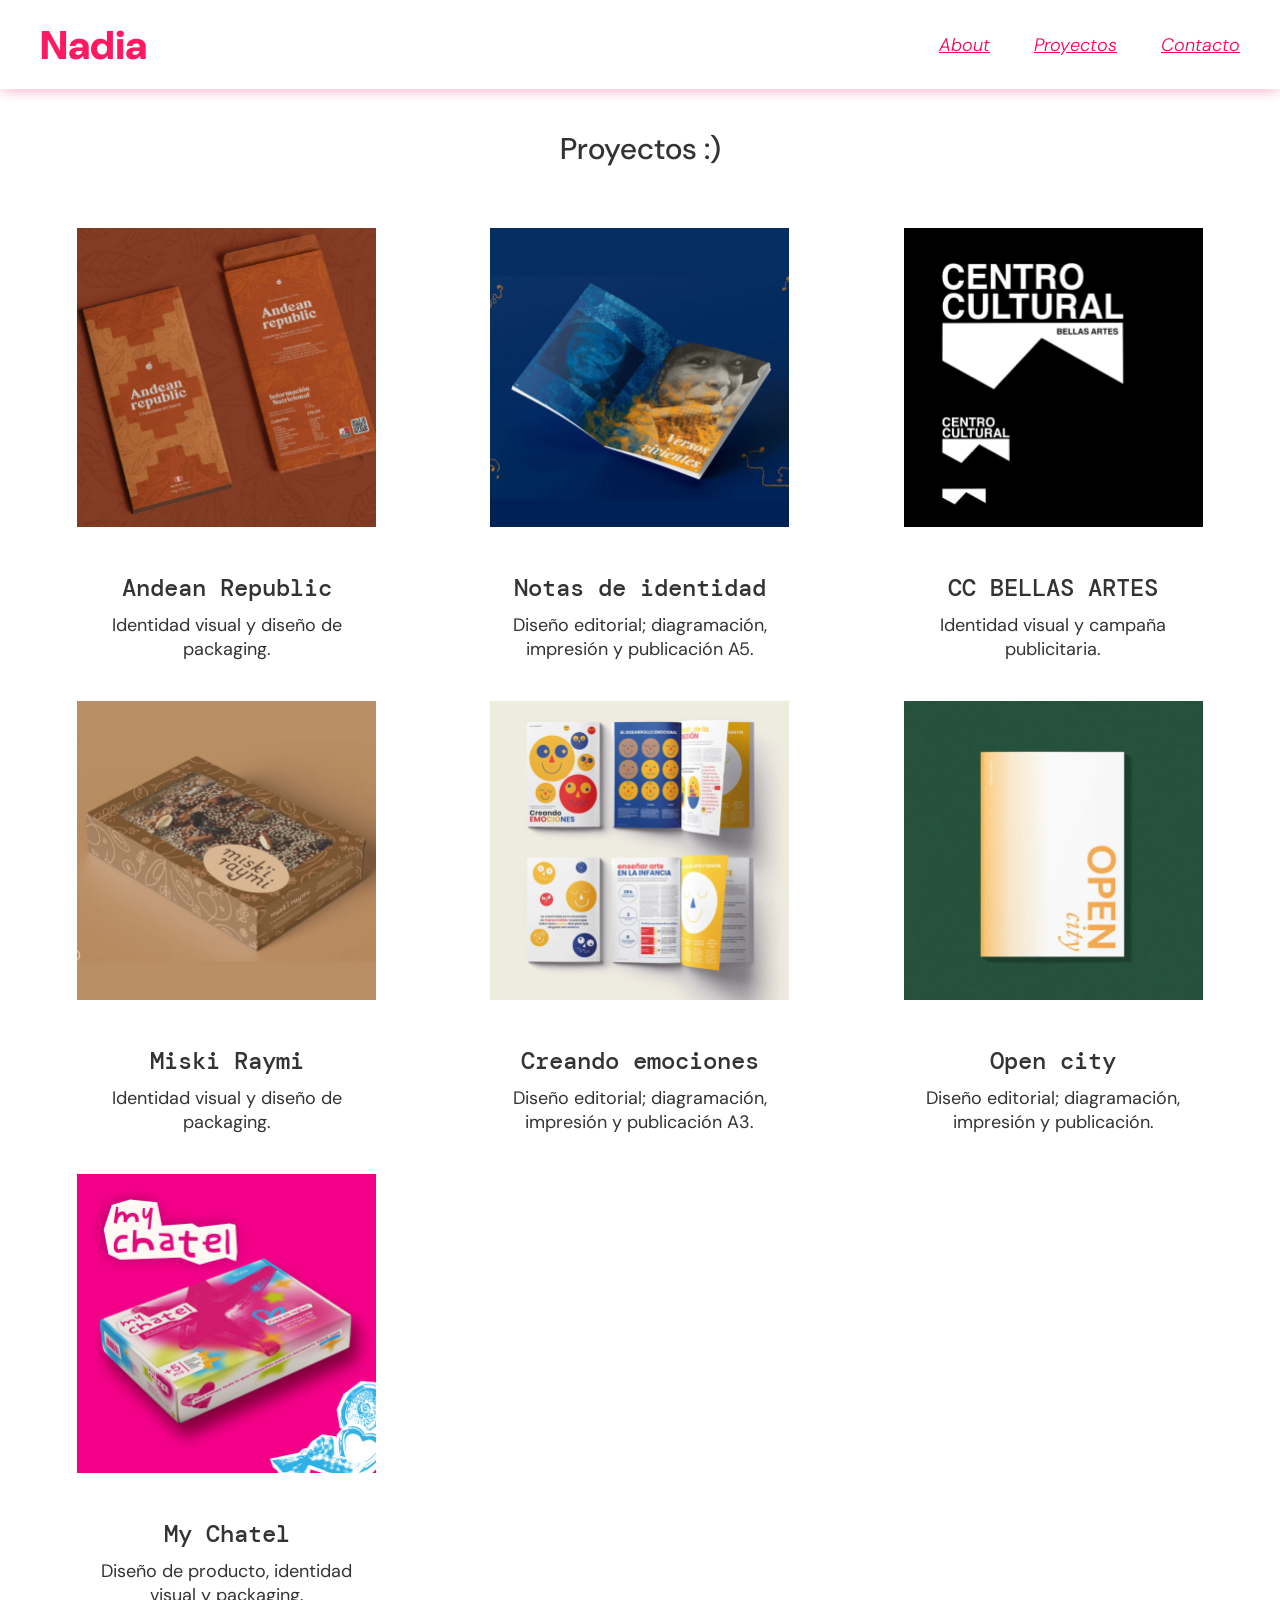
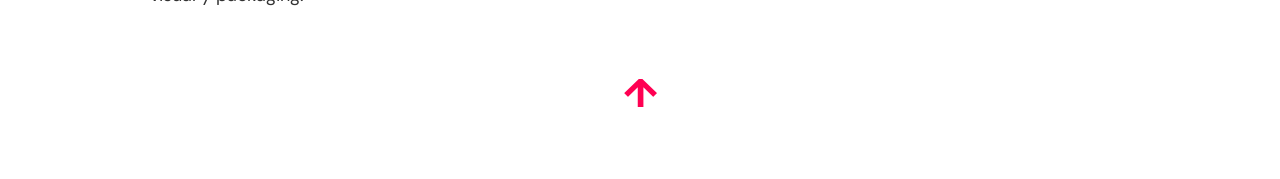
==== index.html @ a95f0259 "Update index.html" ====
<!DOCTYPE html>
<html lang="es">
<head>
  <meta charset="UTF-8" />
  <meta name="viewport" content="width=device-width, initial-scale=1.0" />
  <title>Portafolio de Nadia</title>
  <link href="https://fonts.googleapis.com/css2?family=DM+Mono&family=DM+Sans:ital,wght@0,400;0,700;1,400&display=swap" rel="stylesheet">
  <style>
    body {
      margin: 0;
      font-family: 'DM Sans', sans-serif;
      background-color: white;
      color: #333;
    }

    header {
      position: fixed;
      top: 0;
      left: 0;
      right: 0;
      height: 89px;
      background-color: white;
      box-shadow: 0px 4px 12.1px -2px rgba(255, 0, 82, 0.3);
      z-index: 1000;
      display: flex;
      align-items: center;
      justify-content: space-between;
      padding: 0 40px;
    }

    .logo {
      font-weight: 900;
      font-size: 40px;
      color: #ff0052;
      opacity: 0.9;
    }

    nav a {
      margin-left: 40px;
      font-size: 18px;
      color: #ff0052;
      text-decoration: underline;
      font-style: italic;
      font-weight: 300;
    }

    main {
      padding-top: calc(89px + 20px);
      padding-bottom: 60px;
      max-width: 1200px;
      margin: 0 auto;
      text-align: center;
    }

    h1 {
      font-size: 30px;
      font-weight: 500;
      margin-bottom: 60px;
    }

    .grid {
      display: grid;
      grid-template-columns: repeat(3, 1fr);
      gap: 40px;
      justify-items: center;
    }

    .card {
      width: 299px;
      text-align: center;
      text-decoration: none;
      color: inherit;
      display: block;
      cursor: pointer;
    }

    .card img {
      width: 100%;
      height: 299px;
      background-color: #ddd;
      object-fit: cover;
      margin-bottom: 20px;
    }

    .card h2 {
      font-size: 24px;
      font-family: 'DM Mono', monospace;
      font-weight: 500;
      margin-bottom: 10px;
    }

    .card p {
      font-size: 18px;
      font-family: 'DM Sans', sans-serif;
      font-weight: 400;
      max-width: 322px;
      margin: 0 auto;
    }

    .back-top {
      margin-top: 60px;
      font-size: 40px;
      color: #ff0052;
      font-weight: 900;
      cursor: pointer;
      text-align: center;
    }
  </style>
</head>
<body>

  <header>
    <div class="logo">Nadia</div>
    <nav>
      <a href="about.html">About</a>
      <a href="index.html">Proyectos</a>
      <a href="contacto.html">Contacto</a>
    </nav>
  </header>

  <main>
    <h1>Proyectos :)</h1>

    <div class="grid">

      <a href="andean chocolate.html" class="card">
        <img src="https://solasidore.github.io/Portafolio/andean.jpg" alt="Andean Republic" />
        <h2>Andean Republic</h2>
        <p>Identidad visual y diseño de packaging.</p>
      </a>

      <a href="notas-de-identidad.html" class="card">
        <img src="https://solasidore.github.io/Portafolio/notas-de-identidad.jpg" alt="Notas de identidad" />
        <h2>Notas de identidad</h2>
        <p>Diseño editorial; diagramación, impresión y publicación A5.</p>
      </a>

      <a href="ccbellasartes.html" class="card">
        <img src="https://solasidore.github.io/Portafolio/CC-BELLAS-ARTES.jpg" alt="CC BELLAS ARTES" />
        <h2>CC BELLAS ARTES</h2>
        <p>Identidad visual y campaña publicitaria.</p>
      </a>

      <a href="miski-raymi.html" class="card">
        <img src="https://solasidore.github.io/Portafolio/miski-raymi.jpg" alt="Miski Raymi" />
        <h2>Miski Raymi</h2>
        <p>Identidad visual y diseño de packaging.</p>
      </a>

      <a href="creandoemociones.html" class="card">
        <img src="https://solasidore.github.io/Portafolio/creando-emociones.jpg" alt="Creando emociones" />
        <h2>Creando emociones</h2>
        <p>Diseño editorial; diagramación, impresión y publicación A3.</p>
      </a>

      <a href="opencity.html" class="card">
        <img src="https://solasidore.github.io/Portafolio/open-city.jpg" alt="Open city" />
        <h2>Open city</h2>
        <p>Diseño editorial; diagramación, impresión y publicación.</p>
      </a>

      <a href="mychatel.html" class="card">
        <img src="https://solasidore.github.io/Portafolio/mychatel.jpg" alt="My Chatel" />
        <h2>My Chatel</h2>
        <p>Diseño de producto, identidad visual y packaging.</p>
      </a>

    </div>

    <div class="back-top" onclick="window.scrollTo({ top: 0, behavior: 'smooth' })">↑</div>
  </main>

</body>
</html>
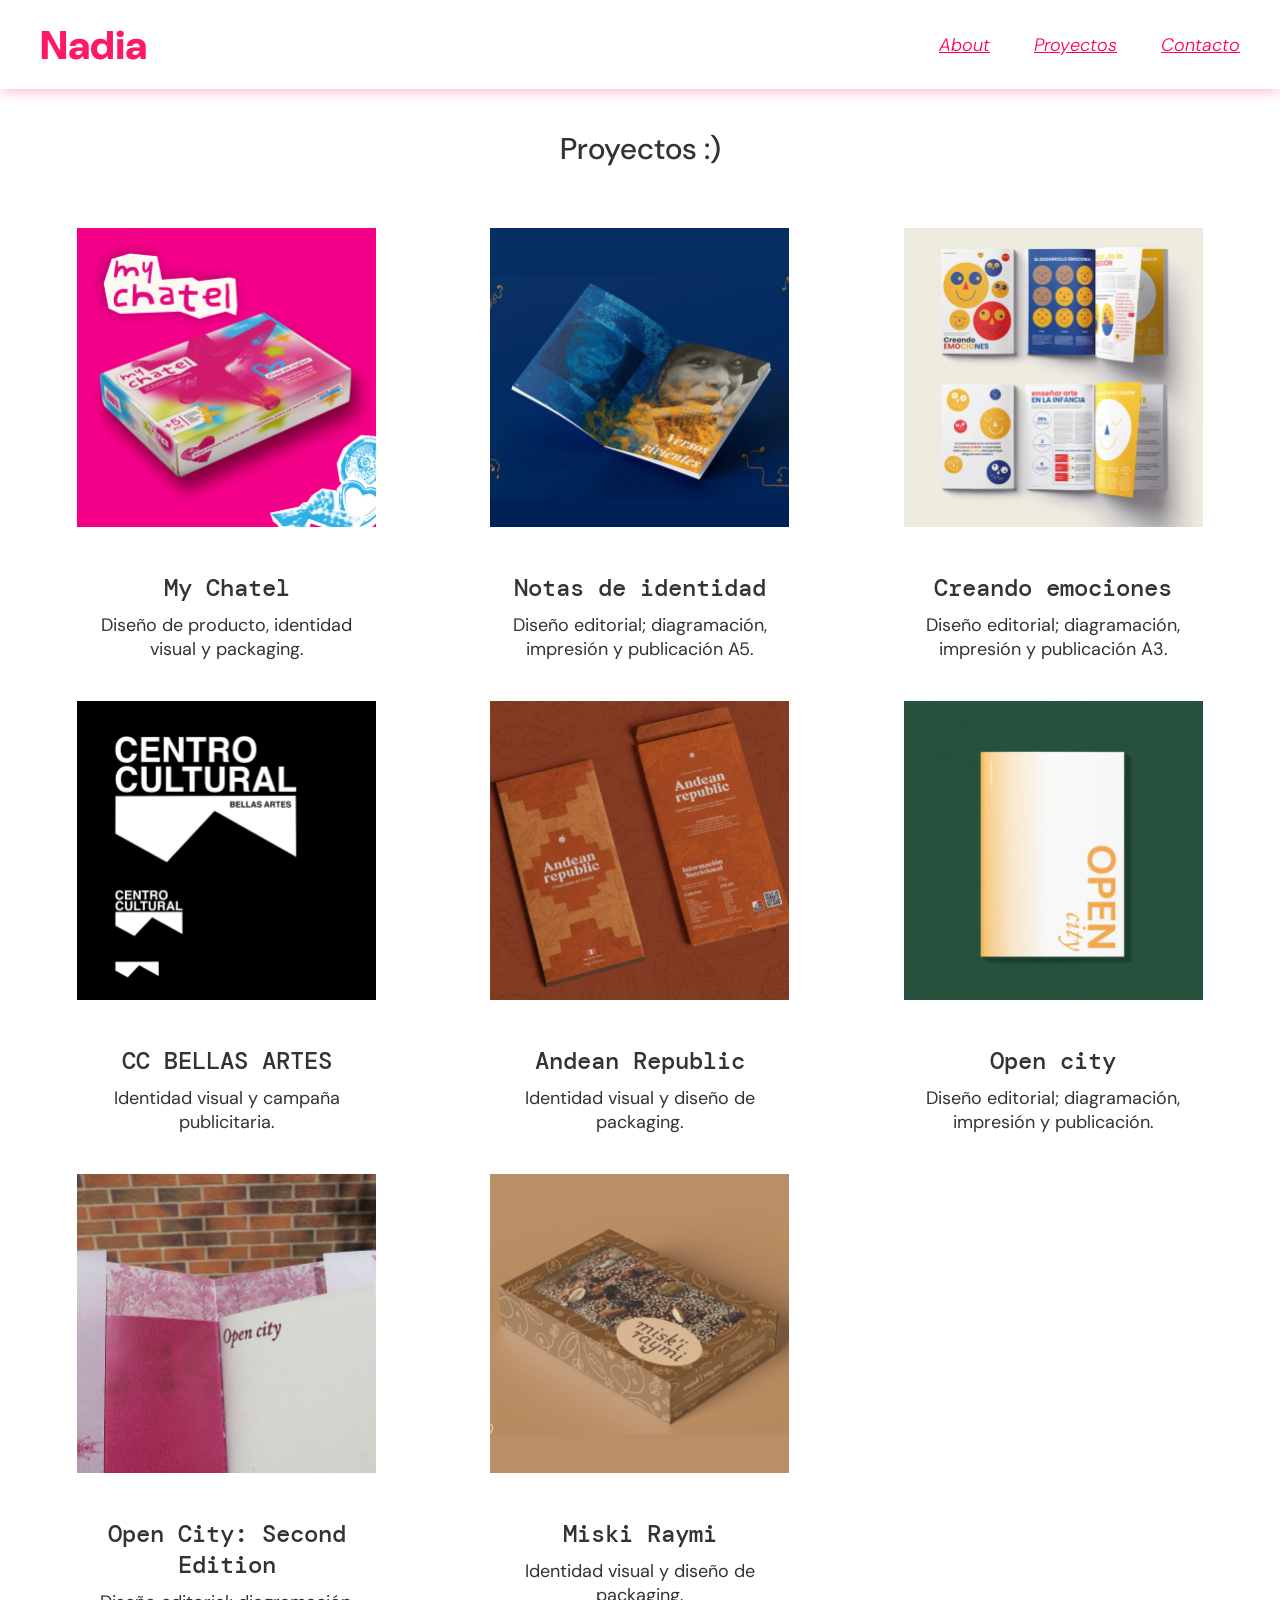
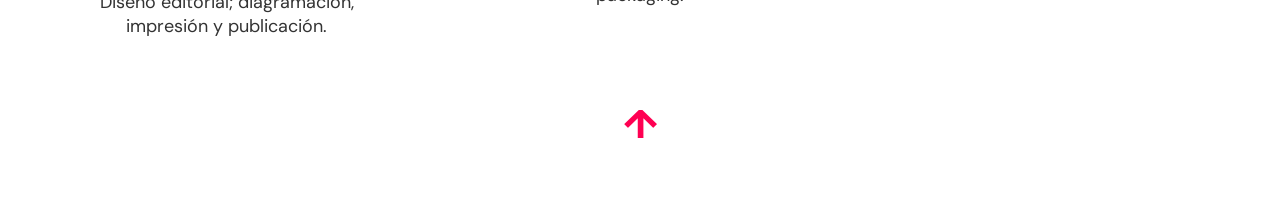
==== commit 9527137f: "Update index.html" ====
--- a/index.html
+++ b/index.html
@@ -123,10 +123,10 @@
 
     <div class="grid">
 
-      <a href="andean chocolate.html" class="card">
-        <img src="https://solasidore.github.io/Portafolio/andean.jpg" alt="Andean Republic" />
-        <h2>Andean Republic</h2>
-        <p>Identidad visual y diseño de packaging.</p>
+      <a href="mychatel.html" class="card">
+        <img src="https://solasidore.github.io/Portafolio/mychatel.jpg" alt="My Chatel" />
+        <h2>My Chatel</h2>
+        <p>Diseño de producto, identidad visual y packaging.</p>
       </a>
 
       <a href="notas-de-identidad.html" class="card">
@@ -135,34 +135,40 @@
         <p>Diseño editorial; diagramación, impresión y publicación A5.</p>
       </a>
 
+      <a href="creando-emociones.html" class="card">
+        <img src="https://solasidore.github.io/Portafolio/creando-emociones.jpg" alt="Creando emociones" />
+        <h2>Creando emociones</h2>
+        <p>Diseño editorial; diagramación, impresión y publicación A3.</p>
+      </a>
+
       <a href="ccbellasartes.html" class="card">
         <img src="https://solasidore.github.io/Portafolio/CC-BELLAS-ARTES.jpg" alt="CC BELLAS ARTES" />
         <h2>CC BELLAS ARTES</h2>
         <p>Identidad visual y campaña publicitaria.</p>
       </a>
 
-      <a href="miski-raymi.html" class="card">
-        <img src="https://solasidore.github.io/Portafolio/miski-raymi.jpg" alt="Miski Raymi" />
-        <h2>Miski Raymi</h2>
+      <a href="andean.html" class="card">
+        <img src="https://solasidore.github.io/Portafolio/andean.jpg" alt="Andean Republic" />
+        <h2>Andean Republic</h2>
         <p>Identidad visual y diseño de packaging.</p>
       </a>
 
-      <a href="creandoemociones.html" class="card">
-        <img src="https://solasidore.github.io/Portafolio/creando-emociones.jpg" alt="Creando emociones" />
-        <h2>Creando emociones</h2>
-        <p>Diseño editorial; diagramación, impresión y publicación A3.</p>
-      </a>
-
-      <a href="opencity.html" class="card">
+      <a href="open-city.html" class="card">
         <img src="https://solasidore.github.io/Portafolio/open-city.jpg" alt="Open city" />
         <h2>Open city</h2>
         <p>Diseño editorial; diagramación, impresión y publicación.</p>
       </a>
 
-      <a href="mychatel.html" class="card">
-        <img src="https://solasidore.github.io/Portafolio/mychatel.jpg" alt="My Chatel" />
-        <h2>My Chatel</h2>
-        <p>Diseño de producto, identidad visual y packaging.</p>
+      <a href="opencity-dos.html" class="card">
+        <img src="https://solasidore.github.io/Portafolio/opendos.jpg" alt="Open City: Second Edition" />
+        <h2>Open City: Second Edition</h2>
+        <p>Diseño editorial; diagramación, impresión y publicación.</p>
+      </a>
+
+      <a href="miski-raymi.html" class="card">
+        <img src="https://solasidore.github.io/Portafolio/miski-raymi.jpg" alt="Miski Raymi" />
+        <h2>Miski Raymi</h2>
+        <p>Identidad visual y diseño de packaging.</p>
       </a>
 
     </div>
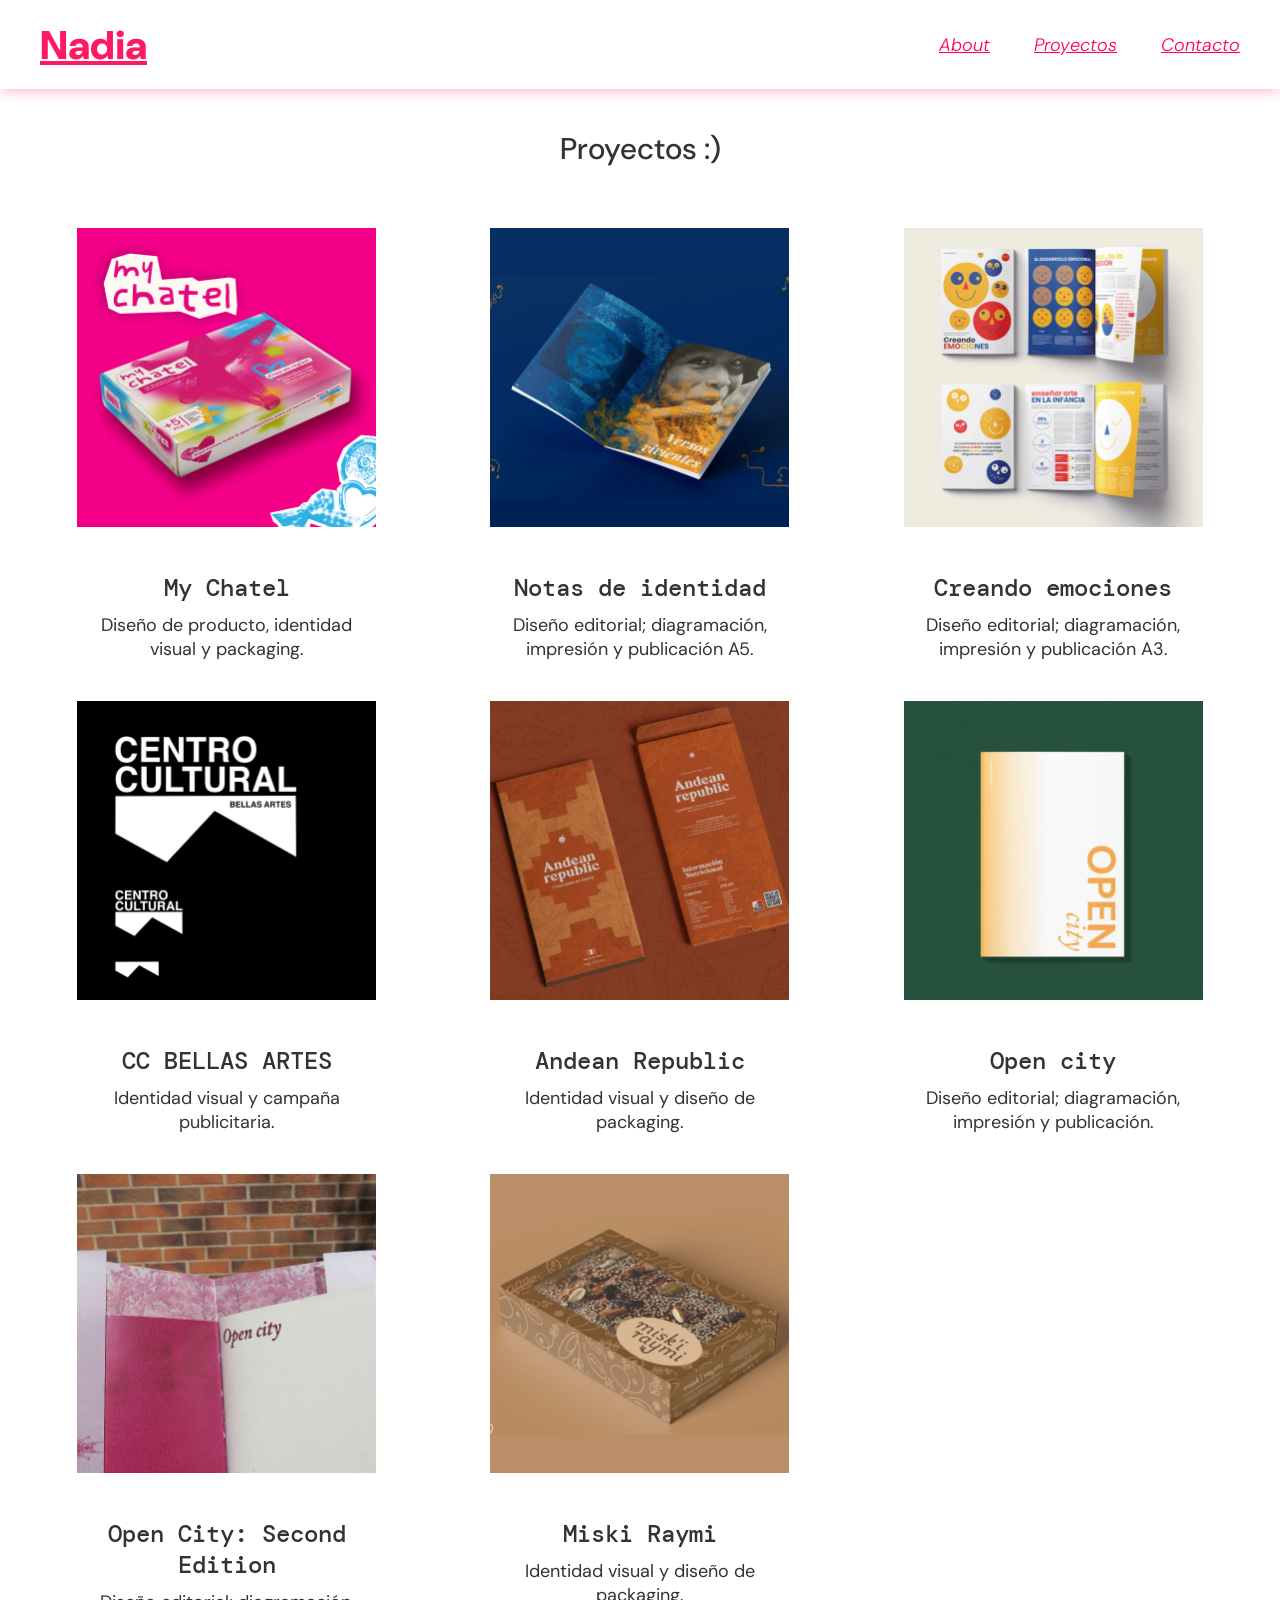
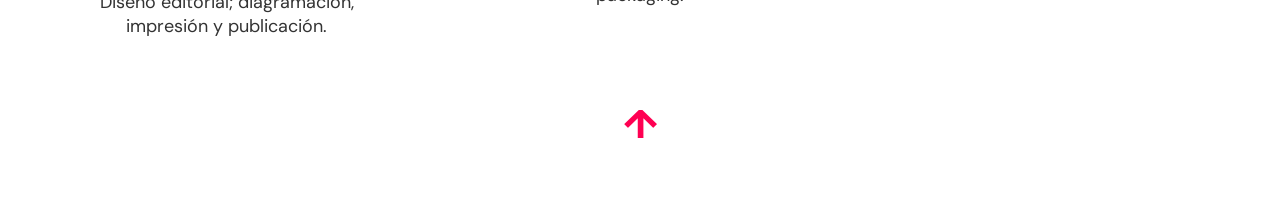
==== commit 1a7171b2: "Update index.html" ====
--- a/index.html
+++ b/index.html
@@ -58,12 +58,13 @@
       margin-bottom: 60px;
     }
 
-    .grid {
-      display: grid;
-      grid-template-columns: repeat(3, 1fr);
-      gap: 40px;
-      justify-items: center;
-    }
+.grid {
+  display: grid;
+  grid-template-columns: repeat(auto-fit, minmax(280px, 1fr));
+  gap: 40px;
+  justify-items: center;
+}
+
 
     .card {
       width: 299px;
@@ -109,14 +110,15 @@
 </head>
 <body>
 
-  <header>
-    <div class="logo">Nadia</div>
-    <nav>
-      <a href="about.html">About</a>
-      <a href="index.html">Proyectos</a>
-      <a href="contacto.html">Contacto</a>
-    </nav>
-  </header>
+<header>
+  <a href="index.html" class="logo">Nadia</a>
+  <nav>
+    <a href="about.html">About</a>
+    <a href="index.html">Proyectos</a>
+    <a href="contacto.html">Contacto</a>
+  </nav>
+</header>
+
 
   <main>
     <h1>Proyectos :)</h1>
@@ -135,7 +137,7 @@
         <p>Diseño editorial; diagramación, impresión y publicación A5.</p>
       </a>
 
-      <a href="creando-emociones.html" class="card">
+      <a href="creandoemociones.html" class="card">
         <img src="https://solasidore.github.io/Portafolio/creando-emociones.jpg" alt="Creando emociones" />
         <h2>Creando emociones</h2>
         <p>Diseño editorial; diagramación, impresión y publicación A3.</p>
@@ -147,13 +149,13 @@
         <p>Identidad visual y campaña publicitaria.</p>
       </a>
 
-      <a href="andean.html" class="card">
+      <a href="andean chocolate.html" class="card">
         <img src="https://solasidore.github.io/Portafolio/andean.jpg" alt="Andean Republic" />
         <h2>Andean Republic</h2>
         <p>Identidad visual y diseño de packaging.</p>
       </a>
 
-      <a href="open-city.html" class="card">
+      <a href="opencity.html" class="card">
         <img src="https://solasidore.github.io/Portafolio/open-city.jpg" alt="Open city" />
         <h2>Open city</h2>
         <p>Diseño editorial; diagramación, impresión y publicación.</p>
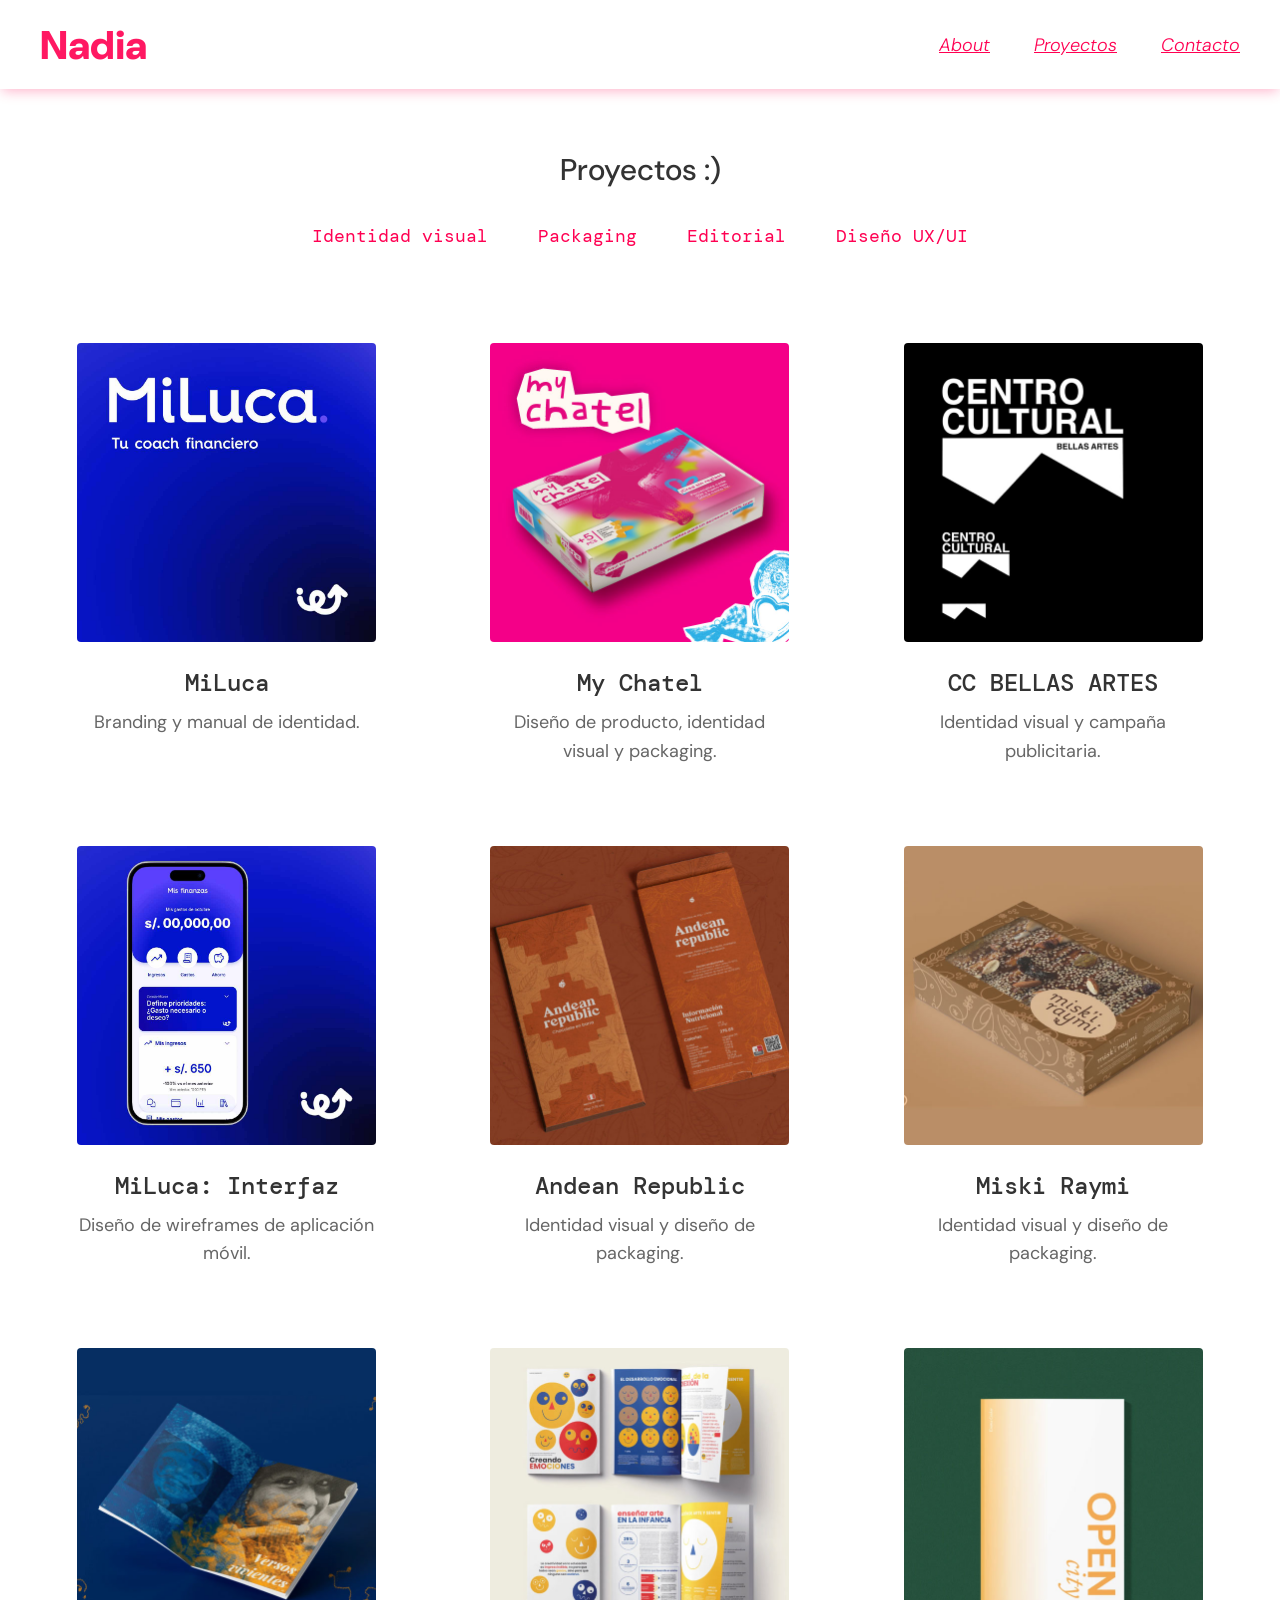
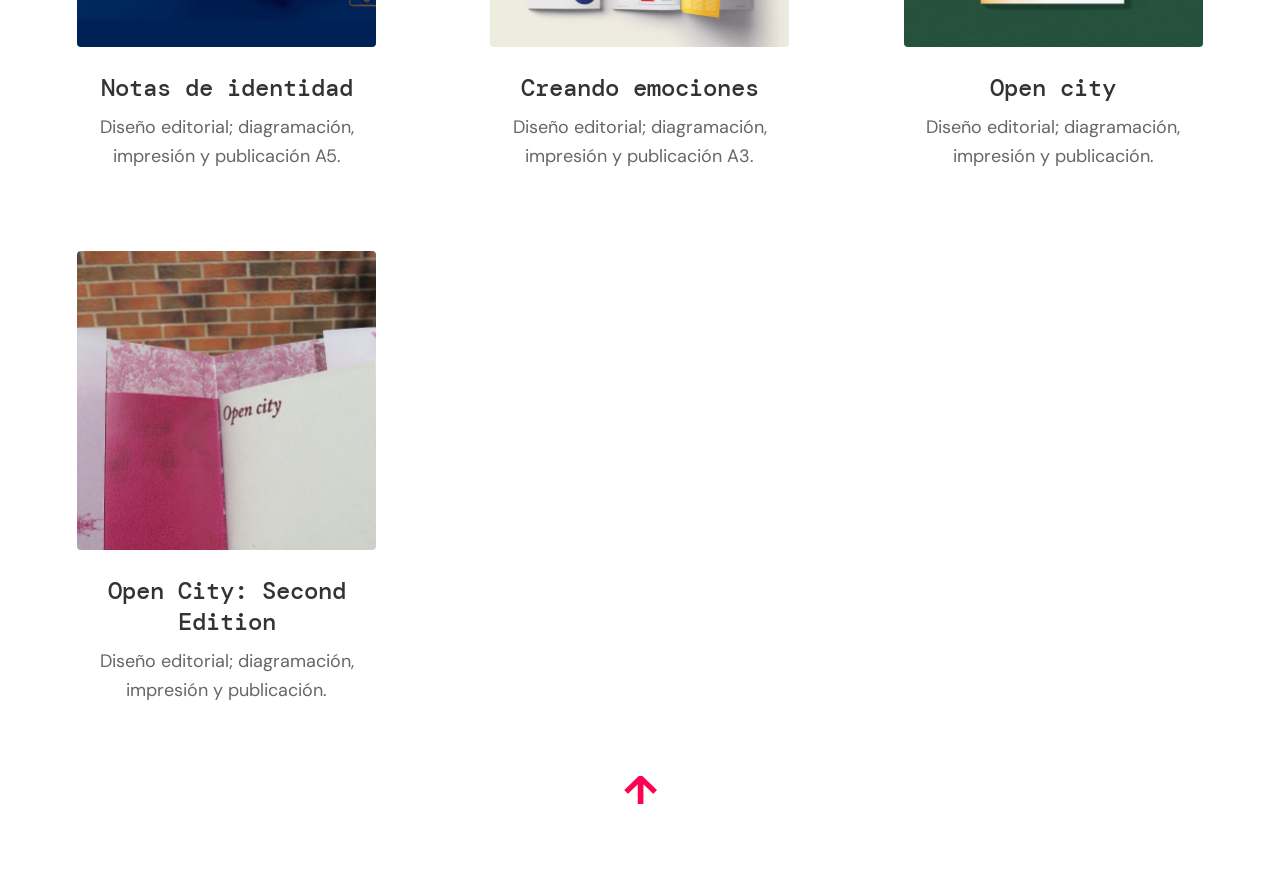
==== commit 58c4c20d: "Add files via upload" ====
--- a/index.html
+++ b/index.html
@@ -5,108 +5,7 @@
   <meta name="viewport" content="width=device-width, initial-scale=1.0" />
   <title>Portafolio de Nadia</title>
   <link href="https://fonts.googleapis.com/css2?family=DM+Mono&family=DM+Sans:ital,wght@0,400;0,700;1,400&display=swap" rel="stylesheet">
-  <style>
-    body {
-      margin: 0;
-      font-family: 'DM Sans', sans-serif;
-      background-color: white;
-      color: #333;
-    }
-
-    header {
-      position: fixed;
-      top: 0;
-      left: 0;
-      right: 0;
-      height: 89px;
-      background-color: white;
-      box-shadow: 0px 4px 12.1px -2px rgba(255, 0, 82, 0.3);
-      z-index: 1000;
-      display: flex;
-      align-items: center;
-      justify-content: space-between;
-      padding: 0 40px;
-    }
-
-    .logo {
-      font-weight: 900;
-      font-size: 40px;
-      color: #ff0052;
-      opacity: 0.9;
-    }
-
-    nav a {
-      margin-left: 40px;
-      font-size: 18px;
-      color: #ff0052;
-      text-decoration: underline;
-      font-style: italic;
-      font-weight: 300;
-    }
-
-    main {
-      padding-top: calc(89px + 20px);
-      padding-bottom: 60px;
-      max-width: 1200px;
-      margin: 0 auto;
-      text-align: center;
-    }
-
-    h1 {
-      font-size: 30px;
-      font-weight: 500;
-      margin-bottom: 60px;
-    }
-
-.grid {
-  display: grid;
-  grid-template-columns: repeat(auto-fit, minmax(280px, 1fr));
-  gap: 40px;
-  justify-items: center;
-}
-
-
-    .card {
-      width: 299px;
-      text-align: center;
-      text-decoration: none;
-      color: inherit;
-      display: block;
-      cursor: pointer;
-    }
-
-    .card img {
-      width: 100%;
-      height: 299px;
-      background-color: #ddd;
-      object-fit: cover;
-      margin-bottom: 20px;
-    }
-
-    .card h2 {
-      font-size: 24px;
-      font-family: 'DM Mono', monospace;
-      font-weight: 500;
-      margin-bottom: 10px;
-    }
-
-    .card p {
-      font-size: 18px;
-      font-family: 'DM Sans', sans-serif;
-      font-weight: 400;
-      max-width: 322px;
-      margin: 0 auto;
-    }
-
-    .back-top {
-      margin-top: 60px;
-      font-size: 40px;
-      color: #ff0052;
-      font-weight: 900;
-      cursor: pointer;
-      text-align: center;
-    }
-  </style>
+  <link rel="stylesheet" href="styles.css">
 </head>
 <body>
 
@@ -119,58 +18,76 @@
   </nav>
 </header>
 
+  <main>
+    <h1 onclick="filterProjects('all')">Proyectos :)</h1>
 
-  <main>
-    <h1>Proyectos :)</h1>
+    <div class="filter-menu">
+      <button class="filter-btn" onclick="filterProjects('identidad')">Identidad visual</button>
+      <button class="filter-btn" onclick="filterProjects('packaging')">Packaging</button>
+      <button class="filter-btn" onclick="filterProjects('editorial')">Editorial</button>
+      <button class="filter-btn" onclick="filterProjects('uxui')">Diseño UX/UI</button>
+    </div>
 
     <div class="grid">
 
-      <a href="mychatel.html" class="card">
+      <a href="miluca.html" class="card" data-category="identidad">
+        <img src="miluca.jpg" alt="MiLuca" />
+        <h2>MiLuca</h2>
+        <p>Branding y manual de identidad.</p>
+      </a>
+
+      <a href="mychatel.html" class="card" data-category="identidad packaging">
         <img src="https://solasidore.github.io/Portafolio/mychatel.jpg" alt="My Chatel" />
         <h2>My Chatel</h2>
         <p>Diseño de producto, identidad visual y packaging.</p>
       </a>
 
-      <a href="notas-de-identidad.html" class="card">
+      <a href="ccbellasartes.html" class="card" data-category="identidad">
+        <img src="https://solasidore.github.io/Portafolio/CC-BELLAS-ARTES.jpg" alt="CC BELLAS ARTES" />
+        <h2>CC BELLAS ARTES</h2>
+        <p>Identidad visual y campaña publicitaria.</p>
+      </a>
+
+      <a href="miluca-ui.html" class="card" data-category="uxui">
+        <img src="miluca-ui.jpg" alt="MiLuca UI" />
+        <h2>MiLuca: Interfaz</h2>
+        <p>Diseño de wireframes de aplicación móvil.</p>
+      </a>
+
+      <a href="andean chocolate.html" class="card" data-category="identidad packaging">
+        <img src="https://solasidore.github.io/Portafolio/andean.jpg" alt="Andean Republic" />
+        <h2>Andean Republic</h2>
+        <p>Identidad visual y diseño de packaging.</p>
+      </a>
+
+      <a href="miski-raymi.html" class="card" data-category="identidad packaging">
+        <img src="https://solasidore.github.io/Portafolio/miski-raymi.jpg" alt="Miski Raymi" />
+        <h2>Miski Raymi</h2>
+        <p>Identidad visual y diseño de packaging.</p>
+      </a>
+
+      <a href="notas-de-identidad.html" class="card" data-category="editorial">
         <img src="https://solasidore.github.io/Portafolio/notas-de-identidad.jpg" alt="Notas de identidad" />
         <h2>Notas de identidad</h2>
         <p>Diseño editorial; diagramación, impresión y publicación A5.</p>
       </a>
 
-      <a href="creandoemociones.html" class="card">
+      <a href="creandoemociones.html" class="card" data-category="editorial">
         <img src="https://solasidore.github.io/Portafolio/creando-emociones.jpg" alt="Creando emociones" />
         <h2>Creando emociones</h2>
         <p>Diseño editorial; diagramación, impresión y publicación A3.</p>
       </a>
 
-      <a href="ccbellasartes.html" class="card">
-        <img src="https://solasidore.github.io/Portafolio/CC-BELLAS-ARTES.jpg" alt="CC BELLAS ARTES" />
-        <h2>CC BELLAS ARTES</h2>
-        <p>Identidad visual y campaña publicitaria.</p>
-      </a>
-
-      <a href="andean chocolate.html" class="card">
-        <img src="https://solasidore.github.io/Portafolio/andean.jpg" alt="Andean Republic" />
-        <h2>Andean Republic</h2>
-        <p>Identidad visual y diseño de packaging.</p>
-      </a>
-
-      <a href="opencity.html" class="card">
+      <a href="opencity.html" class="card" data-category="editorial">
         <img src="https://solasidore.github.io/Portafolio/open-city.jpg" alt="Open city" />
         <h2>Open city</h2>
         <p>Diseño editorial; diagramación, impresión y publicación.</p>
       </a>
 
-      <a href="opencity-dos.html" class="card">
+      <a href="opencity-dos.html" class="card" data-category="editorial">
         <img src="https://solasidore.github.io/Portafolio/opendos.jpg" alt="Open City: Second Edition" />
         <h2>Open City: Second Edition</h2>
         <p>Diseño editorial; diagramación, impresión y publicación.</p>
-      </a>
-
-      <a href="miski-raymi.html" class="card">
-        <img src="https://solasidore.github.io/Portafolio/miski-raymi.jpg" alt="Miski Raymi" />
-        <h2>Miski Raymi</h2>
-        <p>Identidad visual y diseño de packaging.</p>
       </a>
 
     </div>
@@ -178,5 +95,43 @@
     <div class="back-top" onclick="window.scrollTo({ top: 0, behavior: 'smooth' })">↑</div>
   </main>
 
+  <script>
+    function filterProjects(category) {
+      const cards = document.querySelectorAll('.card');
+      const buttons = document.querySelectorAll('.filter-btn');
+
+      // 1. Estilo activo en botones
+      buttons.forEach(btn => btn.classList.remove('active'));
+      
+      if (category !== 'all') {
+        buttons.forEach(btn => {
+          if(btn.getAttribute('onclick').includes(category)) {
+             btn.classList.add('active');
+          }
+        });
+      }
+
+      // 2. Filtrar
+      cards.forEach(card => {
+        // Reiniciar animación para suavidad
+        card.style.animation = 'none';
+        card.offsetHeight; /* trigger reflow */
+        card.style.animation = null; 
+
+        if (category === 'all') {
+          card.classList.remove('hidden');
+        } else {
+          const cardCat = card.getAttribute('data-category');
+          // Comprueba si la categoría de la tarjeta incluye la seleccionada
+          if (cardCat && cardCat.includes(category)) {
+            card.classList.remove('hidden');
+          } else {
+            card.classList.add('hidden');
+          }
+        }
+      });
+    }
+  </script>
+
 </body>
-</html>
+</html>
--- a/styles.css
+++ b/styles.css
@@ -0,0 +1,235 @@
+/* =========================================
+   1. ESTILOS GENERALES (Para todo el sitio)
+   ========================================= */
+body {
+  margin: 0;
+  font-family: 'DM Sans', sans-serif;
+  background-color: white;
+  color: #333;
+}
+
+/* Header fijo arriba */
+header {
+  position: fixed;
+  top: 0;
+  left: 0;
+  right: 0;
+  height: 89px;
+  background-color: white;
+  box-shadow: 0px 4px 12.1px -2px rgba(255, 0, 82, 0.3);
+  z-index: 1000;
+  display: flex;
+  align-items: center;
+  justify-content: space-between;
+  padding: 0 40px;
+}
+
+/* Logo */
+.logo {
+  font-weight: 900;
+  font-size: 40px;
+  color: #ff0052;
+  opacity: 0.9;
+  text-decoration: none;
+  cursor: pointer;
+}
+
+/* Navegación */
+nav a {
+  margin-left: 40px;
+  font-size: 18px;
+  color: #ff0052;
+  text-decoration: underline;
+  font-style: italic;
+  font-weight: 300;
+}
+
+/* Contenedor Principal (Main) */
+main {
+  padding-top: 130px; /* Espacio para que no se tape con el header */
+  padding-bottom: 60px;
+  max-width: 1200px; /* Ancho máximo estándar */
+  margin: 0 auto;
+  text-align: center; /* Centrado por defecto */
+}
+
+/* Botón de "Volver arriba" */
+.back-top {
+  margin-top: 60px;
+  font-size: 40px;
+  color: #ff0052;
+  font-weight: 900;
+  cursor: pointer;
+  text-align: center;
+}
+
+/* Enlace de "Volver a proyectos" */
+.volver {
+  margin-top: 40px;
+  text-align: center;
+}
+.volver a {
+  font-size: 18px;
+  font-family: 'DM Mono', monospace;
+  font-style: italic;
+  font-weight: 300;
+  color: #ff0052;
+  text-decoration: underline;
+}
+
+/* =========================================
+   2. ESTILOS DEL INDEX (Tu Portafolio)
+   ========================================= */
+
+/* Título "Proyectos :)" */
+h1 {
+  font-size: 30px;
+  font-weight: 500;
+  margin-bottom: 30px;
+  cursor: pointer;
+  transition: color 0.3s;
+}
+h1:hover {
+  color: #ff0052;
+}
+
+/* Menú de Filtros */
+.filter-menu {
+  display: flex;
+  justify-content: center;
+  gap: 20px;
+  margin-bottom: 50px;
+  flex-wrap: wrap;
+}
+
+.filter-btn {
+  background: none;
+  border: none;
+  font-family: 'DM Mono', monospace;
+  font-size: 18px;
+  color: #ff0052;
+  cursor: pointer;
+  padding: 5px 15px;
+  transition: all 0.3s ease;
+  border-radius: 20px;
+}
+
+.filter-btn:hover, .filter-btn.active {
+  background-color: rgba(255, 0, 82, 0.1);
+  font-weight: 700;
+}
+
+/* Grilla de Proyectos */
+.grid {
+  display: grid;
+  grid-template-columns: repeat(auto-fit, minmax(280px, 1fr));
+  gap: 40px;
+  justify-items: center;
+  transition: all 0.5s ease;
+}
+
+/* Tarjetas individuales */
+.card {
+  width: 299px;
+  text-align: center;
+  text-decoration: none;
+  color: inherit;
+  display: block;
+  cursor: pointer;
+  animation: fadeIn 0.5s ease;
+}
+
+/* Animación suave al aparecer */
+@keyframes fadeIn {
+  from { opacity: 0; transform: translateY(20px); }
+  to { opacity: 1; transform: translateY(0); }
+}
+
+.card img {
+  width: 100%;
+  height: 299px;
+  background-color: #ddd;
+  object-fit: cover;
+  margin-bottom: 20px;
+  border-radius: 4px;
+  /* Efecto extra: Zoom suave al pasar mouse */
+  transition: transform 0.3s ease;
+}
+
+.card:hover img {
+  transform: scale(1.02);
+}
+
+.card h2 {
+  font-size: 24px;
+  font-family: 'DM Mono', monospace;
+  font-weight: 500;
+  margin-bottom: 10px;
+}
+
+.card p {
+  font-size: 18px;
+  font-family: 'DM Sans', sans-serif;
+  font-weight: 400;
+  max-width: 322px;
+  margin: 0 auto;
+  color: #666;
+}
+
+/* Clase vital para ocultar proyectos al filtrar */
+.hidden {
+  display: none !important;
+}
+
+
+/* =========================================
+   3. ESTILOS DE PÁGINAS DE PROYECTO
+   (Miluca, My Chatel, etc.)
+   ========================================= */
+
+/* Títulos grandes de proyecto */
+main h2 {
+  font-size: 70px;
+  font-family: 'DM Mono', monospace;
+  font-weight: 500;
+  margin: 0;
+}
+
+/* Subtítulos rosados (Rubro) */
+.sub {
+  font-size: 15px;
+  font-family: 'DM Mono', monospace;
+  font-weight: 500;
+  color: #ff0052;
+  margin-bottom: 20px;
+}
+
+/* Párrafos de descripción */
+main p {
+  font-size: 20px;
+  font-family: 'DM Sans', sans-serif;
+  font-weight: 400;
+  line-height: 1.6;
+  margin-top: 40px;
+  max-width: 900px; /* Para que el texto no sea eterno de leer */
+  margin-left: auto;
+  margin-right: auto;
+}
+
+/* Imágenes dentro de los proyectos */
+main img {
+  width: 100%;
+  height: auto;
+  object-fit: contain;
+  margin-top: 40px;
+  border-radius: 8px; /* Borde suave opcional */
+}
+
+/* Pies de foto (Captions) */
+.caption {
+  font-size: 16px;
+  font-family: 'DM Mono', monospace;
+  font-weight: 300;
+  margin-top: 20px;
+  color: #666;
+}
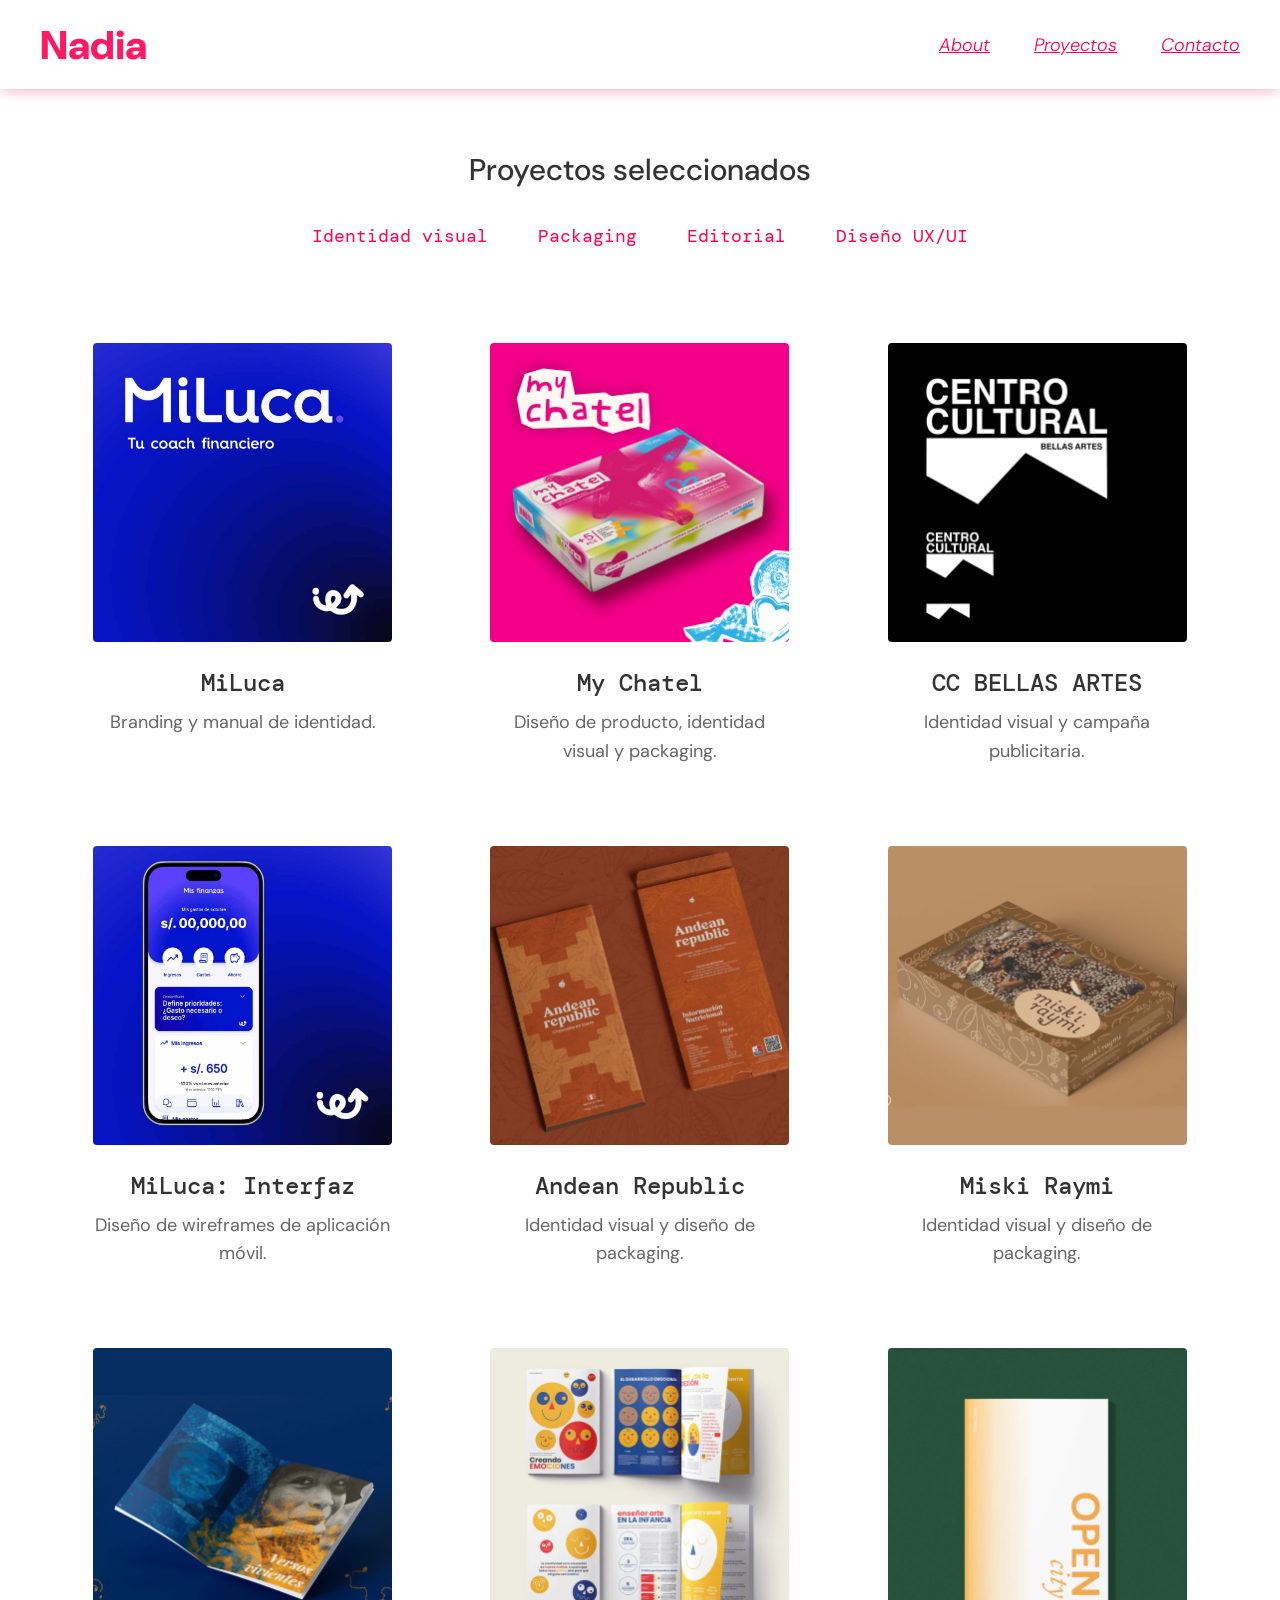
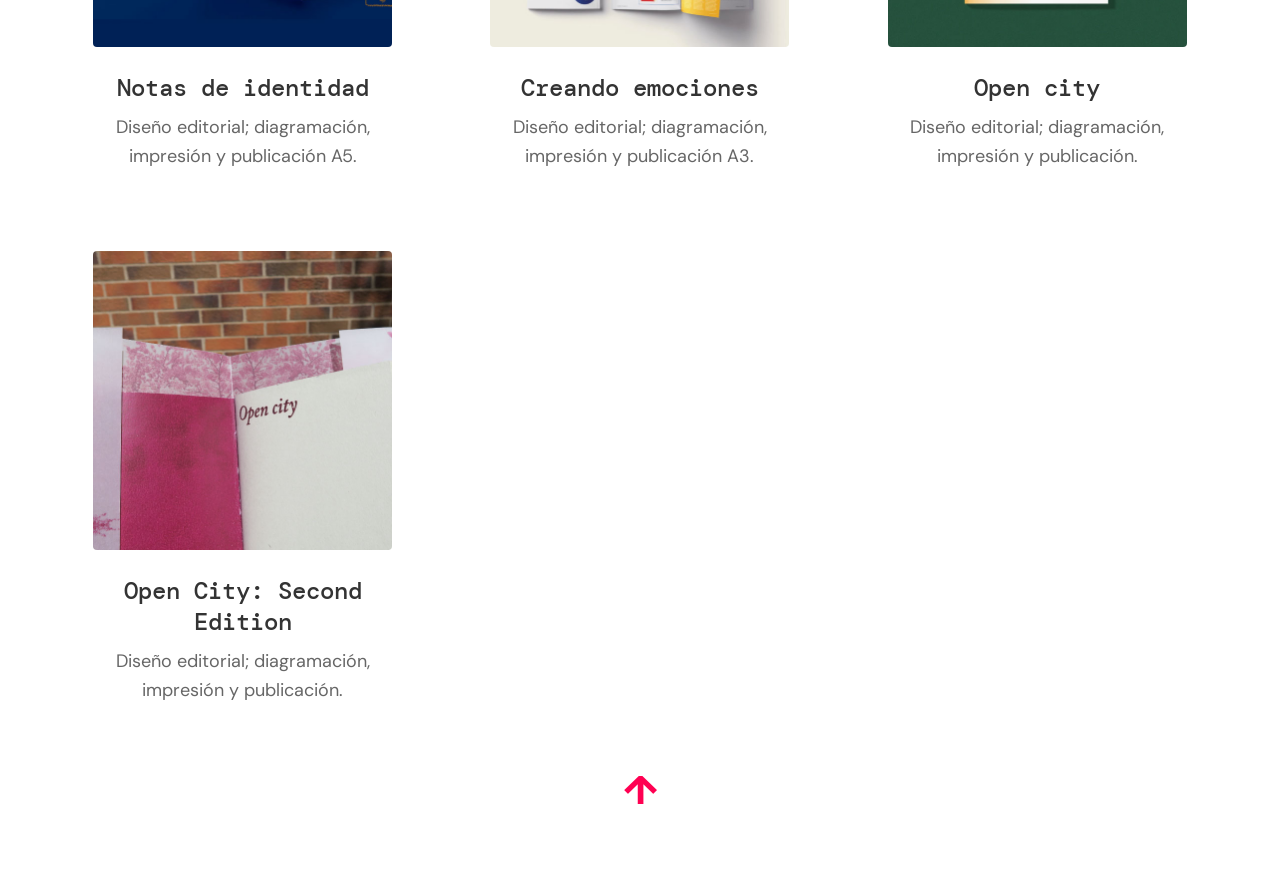
==== commit 4f1759f5: "Actualizo título de proyectos" ====
--- a/index.html
+++ b/index.html
@@ -19,7 +19,7 @@
 </header>
 
   <main>
-    <h1 onclick="filterProjects('all')">Proyectos :)</h1>
+    <h1 onclick="filterProjects('all')">Proyectos seleccionados</h1>
 
     <div class="filter-menu">
       <button class="filter-btn" onclick="filterProjects('identidad')">Identidad visual</button>
--- a/styles.css
+++ b/styles.css
@@ -48,6 +48,13 @@
 main {
   padding-top: 130px; /* Espacio para que no se tape con el header */
   padding-bottom: 60px;
+  
+  /* --- AJUSTE PARA MÓVIL (Márgenes laterales) --- */
+  padding-left: 24px;
+  padding-right: 24px;
+  box-sizing: border-box; /* Esto evita que el padding rompa el ancho */
+  /* ----------------------------------------------- */
+
   max-width: 1200px; /* Ancho máximo estándar */
   margin: 0 auto;
   text-align: center; /* Centrado por defecto */
@@ -232,4 +239,157 @@
   font-weight: 300;
   margin-top: 20px;
   color: #666;
-}+}
+
+/* =========================================
+   4. ESTILOS ESPECÍFICOS DE "ABOUT"
+   ========================================= */
+
+/* Contenedor principal que crea las dos columnas */
+.about-container {
+  display: flex;
+  justify-content: center;
+  align-items: flex-start; /* Alinea el contenido arriba */
+  gap: 60px; /* Espacio grande entre la columna de texto y la del CV */
+  max-width: 1000px; /* Un ancho de lectura cómodo */
+  margin: 0 auto;
+  text-align: left; /* ¡IMPORTANTE! Esto anula el centrado global */
+  padding-top: 40px;
+}
+
+/* --- Columna Izquierda (Bio y Título) --- */
+.about-left {
+  flex: 1; /* Ocupa espacio flexible */
+  max-width: 450px; /* Ancho máximo para que el texto no sea muy largo */
+}
+
+.about-left h1 {
+  font-family: 'DM Mono', monospace; /* Fuente del título según diseño */
+  font-size: 50px;
+  font-weight: 500;
+  margin-top: 0;
+  margin-bottom: 40px;
+  color: #333;
+}
+
+/* Estilos para los párrafos de la bio */
+.about-left p {
+  font-family: 'DM Sans', sans-serif;
+  font-size: 18px;
+  line-height: 1.5;
+  margin-bottom: 25px;
+  color: #333;
+  /* Reseteamos márgenes globales que podrían molestar */
+  max-width: 100%;
+  margin-left: 0;
+  margin-right: 0;
+  margin-top: 0;
+}
+
+/* Párrafo introductorio en negrita */
+.intro-text {
+  font-weight: 700;
+  font-size: 20px;
+}
+
+/* --- Columna Derecha (Experiencia y Educación) --- */
+.about-right {
+  flex: 1;
+  max-width: 450px;
+  /* Aquí está la magia de la LÍNEA ROSADA vertical */
+  border-left: 4px solid #ff0052;
+  padding-left: 40px; /* Espacio entre la línea y el texto */
+  font-family: 'DM Mono', monospace; /* Toda esta columna usa la fuente mono */
+}
+
+.about-right h3 {
+  font-size: 22px;
+  font-weight: 500;
+  margin-bottom: 25px;
+  margin-top: 0;
+  color: #333;
+}
+
+/* Bloques de sección (Experiencia / Educación) */
+.cv-section {
+  margin-bottom: 50px;
+}
+
+/* Listas sin puntitos */
+.about-right ul {
+  list-style: none;
+  padding: 0;
+  margin: 0 0 35px 0; /* Espacio entre bloques de universidad/intercambio */
+}
+
+.about-right li {
+  font-size: 17px;
+  line-height: 1.6;
+  margin-bottom: 5px;
+  color: #444; /* Un gris un poquito más suave para el texto secundario */
+}
+
+/* --- Versión Móvil (Responsivo) --- */
+@media (max-width: 850px) {
+  .about-container {
+    flex-direction: column; /* Pone una columna debajo de la otra */
+    gap: 40px;
+  }
+
+  .about-left, .about-right {
+    max-width: 100%; /* Que ocupen todo el ancho en celular */
+  }
+
+  .about-right {
+    border-left: none; /* Quita la línea vertical */
+    border-top: 4px solid #ff0052; /* Pone la línea horizontal arriba */
+    padding-left: 0;
+    padding-top: 30px;
+  }
+}
+
+/* =========================================
+   5. ESTILOS DE CONTACTO
+   ========================================= */
+
+.contact-container {
+  display: flex;
+  flex-direction: column;
+  justify-content: center;
+  align-items: center;
+  min-height: 50vh; /* Para que quede centrado verticalmente en la pantalla */
+  gap: 30px;
+}
+
+.contact-title {
+  font-family: 'DM Mono', monospace;
+  font-size: 50px;
+  font-weight: 500;
+  margin-bottom: 20px;
+  color: #333;
+}
+
+.contact-links {
+  display: flex;
+  gap: 30px; /* Espacio entre los botones */
+  flex-wrap: wrap;
+  justify-content: center;
+}
+
+.btn-contact {
+  text-decoration: none;
+  font-family: 'DM Mono', monospace;
+  font-size: 24px;
+  color: #ff0052;
+  border: 2px solid #ff0052;
+  padding: 15px 40px;
+  border-radius: 50px; /* Bordes redondeados */
+  transition: all 0.3s ease;
+}
+
+.btn-contact:hover {
+  background-color: #ff0052;
+  color: white;
+  transform: translateY(-5px); /* Pequeño salto al pasar el mouse */
+  box-shadow: 0 10px 20px rgba(255, 0, 82, 0.2);
+}
